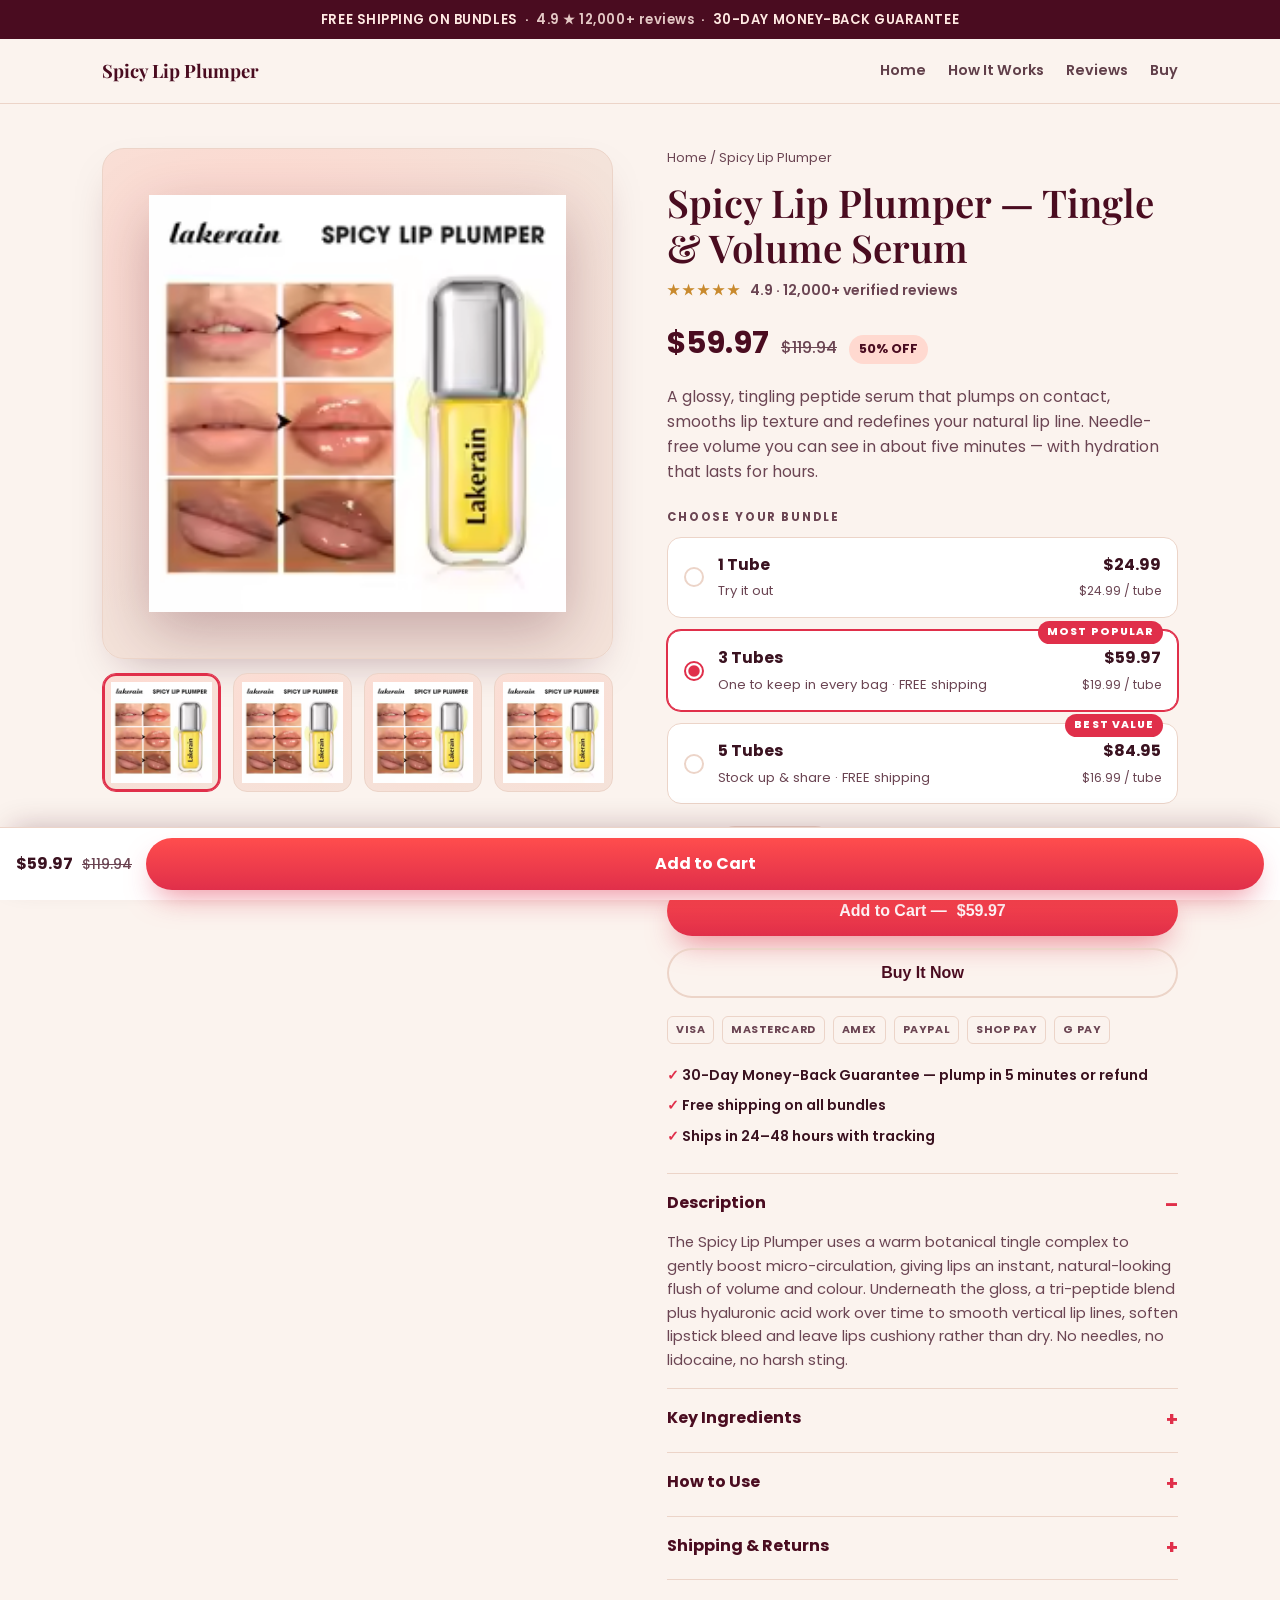
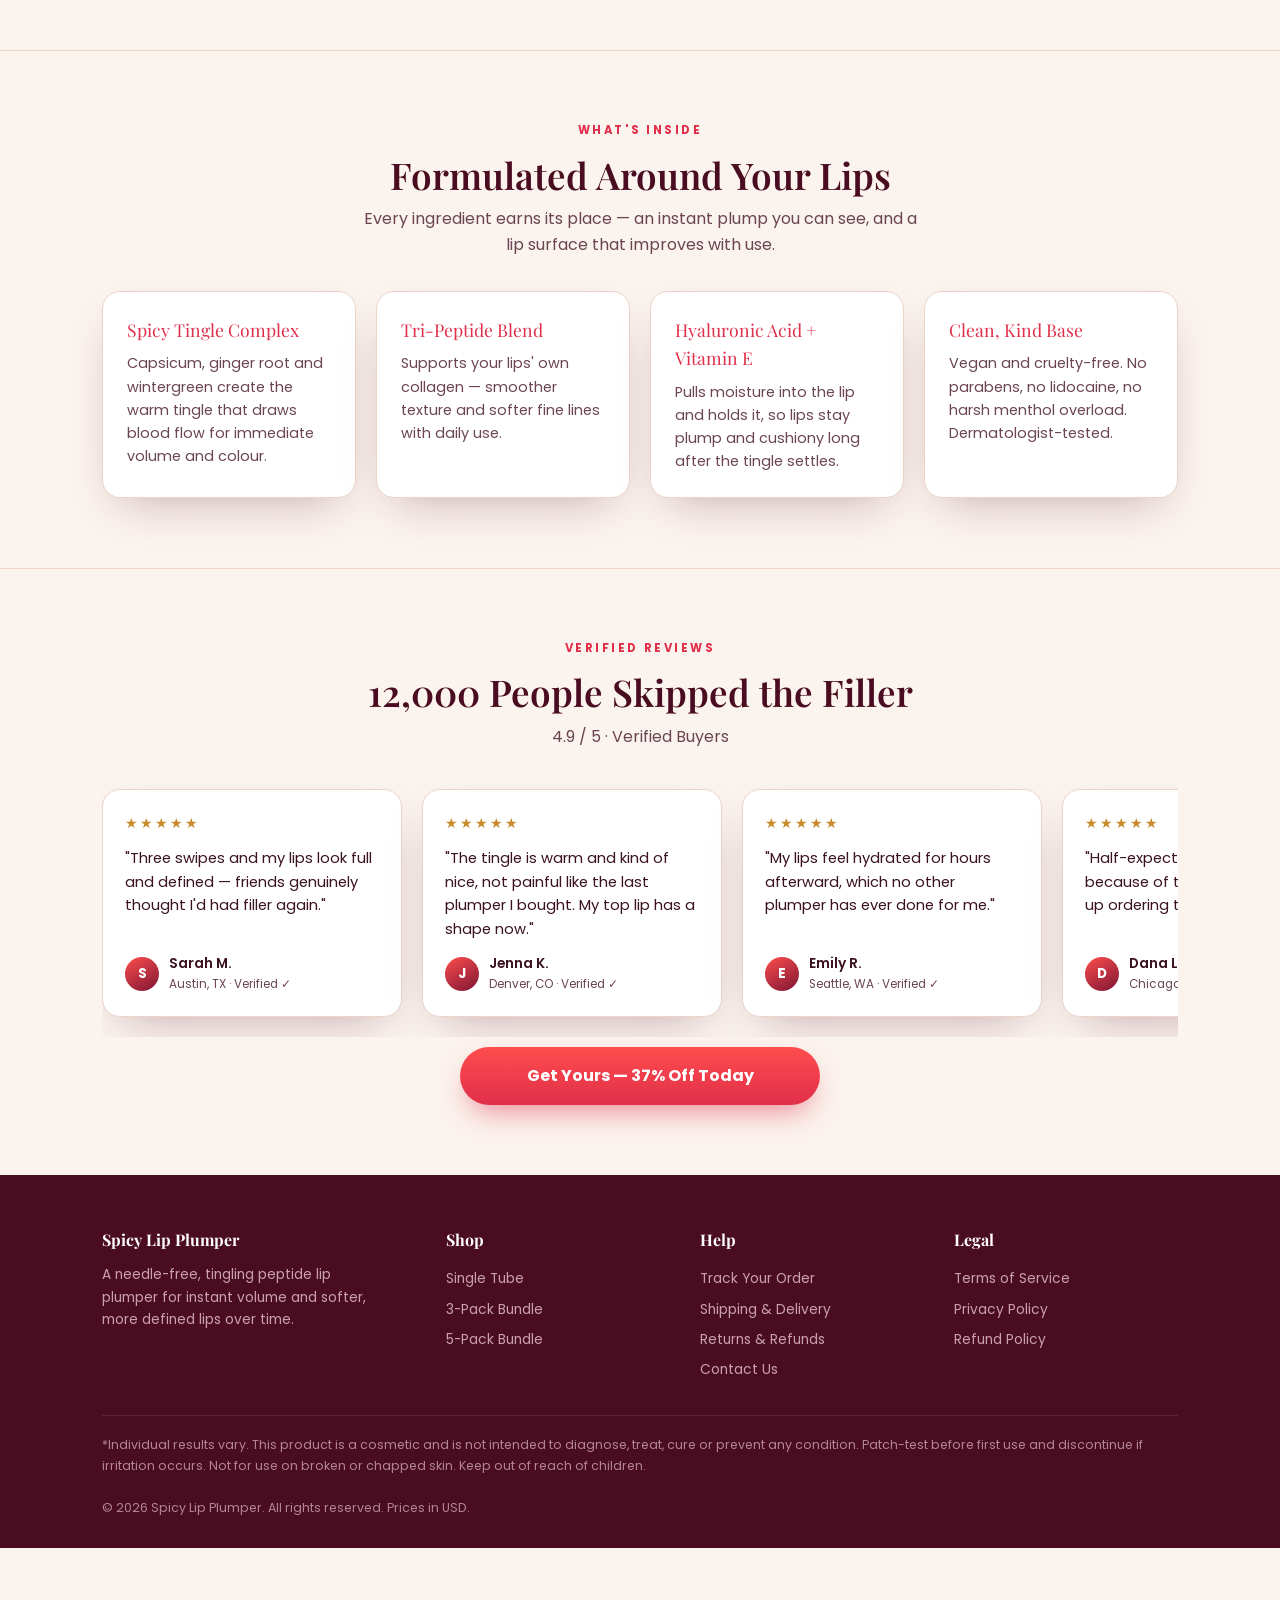
==== product.html @ 9cf7ed01 "Initial commit: one-product spicy lip plumper store - index.html: landing page, all CTAs link to pro" ====
<!DOCTYPE html>
<html lang="en">
<head>
<meta charset="UTF-8">
<meta name="viewport" content="width=device-width, initial-scale=1">
<title>Spicy Lip Plumper — Product</title>
<!--
  PRODUCT PAGE for the one-product store. Every CTA on index.html points here.
  Design system is identical to index.html. Replace product photos, price, bundle
  pricing, reviews and the "Add to Cart" wiring with your real store / Shopify data.
  The Add to Cart / Buy Now buttons are inert placeholders — point them at your
  cart or checkout URL (see the comment next to them).
-->
<style>
  @import url('https://fonts.googleapis.com/css2?family=Playfair+Display:wght@500;600;700&family=Poppins:wght@400;500;600;700&display=swap');
  :root{
    --bg:#fbf3ee;--bg-2:#f4e3da;--ink:#3a1220;--ink-soft:#6b4553;
    --wine:#7c1533;--wine-deep:#4a0c20;--coral:#ff4d4d;--coral-deep:#e02f4a;
    --blush:#ffd9d0;--gold:#c98a2e;--card:#ffffff;--line:#ecd4c8;
    --radius:18px;--shadow:0 18px 45px -20px rgba(74,12,32,.35);--maxw:1120px;
    --font:'Poppins',-apple-system,BlinkMacSystemFont,'Segoe UI',Roboto,Helvetica,Arial,sans-serif;
    --serif:'Playfair Display',Georgia,'Times New Roman',serif;
  }
  @media (prefers-color-scheme:dark){
    :root:not([data-theme="light"]){
      --bg:#1c0a12;--bg-2:#2a0f1b;--ink:#fbe9e4;--ink-soft:#d3a7b1;
      --wine:#ff6f91;--wine-deep:#ffd9d0;--card:#2b1019;--line:#472030;
      --blush:#5a2233;--shadow:0 18px 45px -20px rgba(0,0,0,.6);
    }
  }
  *{box-sizing:border-box;margin:0;padding:0}
  html{scroll-behavior:smooth}
  body{font-family:var(--font);background:var(--bg);color:var(--ink);line-height:1.6;-webkit-font-smoothing:antialiased;padding-bottom:76px}
  img{max-width:100%;display:block}
  a{color:inherit;text-decoration:none}
  .wrap{max-width:var(--maxw);margin:0 auto;padding:0 22px}
  h1,h2,h3{font-family:var(--serif);line-height:1.15;font-weight:600}
  .eyebrow{font-size:.72rem;font-weight:700;letter-spacing:.22em;text-transform:uppercase;color:var(--coral-deep);margin-bottom:14px}

  .btn{
    display:inline-flex;align-items:center;justify-content:center;gap:10px;
    background:linear-gradient(180deg,var(--coral),var(--coral-deep));color:#fff;font-weight:700;font-size:1rem;
    padding:16px 30px;border-radius:999px;border:0;cursor:pointer;width:100%;
    box-shadow:0 14px 30px -10px rgba(224,47,74,.6);transition:transform .15s ease,box-shadow .15s ease;
  }
  .btn:hover{transform:translateY(-2px);box-shadow:0 20px 38px -10px rgba(224,47,74,.7)}
  .btn.ghost{background:transparent;color:var(--wine-deep);box-shadow:inset 0 0 0 2px var(--line)}

  .announce{background:var(--wine-deep);color:#ffe9e2;font-size:.82rem;font-weight:600;letter-spacing:.04em;text-align:center;padding:9px 14px}
  .announce span{opacity:.85}

  .nav{position:sticky;top:0;z-index:50;background:color-mix(in srgb,var(--bg) 88%,transparent);backdrop-filter:blur(10px);border-bottom:1px solid var(--line)}
  .nav .wrap{display:flex;align-items:center;justify-content:space-between;height:64px}
  .logo{font-family:var(--serif);font-weight:700;font-size:1.15rem;color:var(--wine-deep)}
  .nav-links{display:flex;gap:22px;align-items:center;font-size:.9rem;font-weight:600}
  .nav-links a{opacity:.8}
  .nav-links a:hover{opacity:1}

  /* Product layout */
  .pdp{padding:44px 0 70px}
  .pdp .grid{display:grid;grid-template-columns:1fr 1fr;gap:54px;align-items:start}
  .gallery .main{
    background:radial-gradient(circle at 30% 25%,var(--blush),var(--bg-2) 70%);
    border:1px solid var(--line);border-radius:22px;overflow:hidden;aspect-ratio:1/1;
    display:flex;align-items:center;justify-content:center;box-shadow:var(--shadow);
  }
  .gallery .main img{width:82%;height:82%;object-fit:contain;filter:drop-shadow(0 20px 30px rgba(74,12,32,.28))}
  .thumbs{display:grid;grid-template-columns:repeat(4,1fr);gap:12px;margin-top:14px}
  .thumbs button{
    border:1px solid var(--line);border-radius:14px;overflow:hidden;aspect-ratio:1/1;cursor:pointer;
    background:radial-gradient(circle at 40% 30%,var(--blush),var(--bg-2));padding:8px;
  }
  .thumbs button.active{border-color:var(--coral-deep);box-shadow:0 0 0 2px var(--coral-deep) inset}
  .thumbs button img{width:100%;height:100%;object-fit:contain}

  .crumb{font-size:.8rem;color:var(--ink-soft);margin-bottom:12px}
  .pdp h1{font-size:clamp(1.7rem,3.5vw,2.4rem);color:var(--wine-deep);margin-bottom:10px}
  .rate{display:flex;align-items:center;gap:8px;font-size:.88rem;color:var(--ink-soft);font-weight:600;margin-bottom:18px}
  .rate b{color:var(--gold);letter-spacing:2px}
  .price{display:flex;align-items:baseline;gap:12px;margin-bottom:16px}
  .price .now{font-size:1.9rem;font-weight:700;color:var(--wine-deep)}
  .price .was{text-decoration:line-through;color:var(--ink-soft);font-weight:500}
  .price .off{background:var(--blush);color:var(--wine-deep);font-weight:700;font-size:.8rem;padding:4px 10px;border-radius:999px}
  .blurb{font-size:.98rem;color:var(--ink-soft);margin-bottom:24px}

  .opt-label{font-size:.72rem;font-weight:700;letter-spacing:.16em;text-transform:uppercase;color:var(--ink-soft);margin-bottom:10px}
  .bundles{display:flex;flex-direction:column;gap:12px;margin-bottom:22px}
  .bundle{
    display:flex;align-items:center;gap:14px;border:1px solid var(--line);border-radius:14px;
    padding:14px 16px;cursor:pointer;background:var(--card);position:relative;transition:border-color .15s ease;
  }
  .bundle:hover{border-color:var(--coral)}
  .bundle.active{border-color:var(--coral-deep);box-shadow:0 0 0 1px var(--coral-deep)}
  .bundle .dot{width:20px;height:20px;border-radius:50%;border:2px solid var(--line);flex:0 0 auto}
  .bundle.active .dot{border-color:var(--coral-deep);background:radial-gradient(circle,var(--coral-deep) 0 45%,transparent 55%)}
  .bundle .bt{font-weight:700;font-size:.98rem}
  .bundle .bs{font-size:.82rem;color:var(--ink-soft)}
  .bundle .bp{margin-left:auto;text-align:right}
  .bundle .bp .p{font-weight:700}
  .bundle .bp .u{font-size:.76rem;color:var(--ink-soft)}
  .tag{
    position:absolute;top:-10px;right:14px;background:var(--coral-deep);color:#fff;
    font-size:.66rem;font-weight:800;letter-spacing:.1em;padding:3px 9px;border-radius:999px;
  }

  .qty{display:flex;align-items:center;gap:14px;margin-bottom:16px}
  .stepper{display:flex;align-items:center;border:1px solid var(--line);border-radius:999px;overflow:hidden}
  .stepper button{width:42px;height:42px;border:0;background:transparent;font-size:1.2rem;cursor:pointer;color:var(--ink)}
  .stepper span{width:38px;text-align:center;font-weight:700}

  .buy-actions{display:flex;flex-direction:column;gap:12px;margin-bottom:18px}
  .pay-row{display:flex;flex-wrap:wrap;gap:8px;margin-bottom:20px}
  .pay-row span{font-size:.68rem;font-weight:700;letter-spacing:.05em;color:var(--ink-soft);border:1px solid var(--line);border-radius:6px;padding:4px 8px}
  .assur{display:flex;flex-direction:column;gap:8px;font-size:.88rem;font-weight:600}
  .assur div::before{content:"✓ ";color:var(--coral-deep);font-weight:800}

  .acc{margin-top:26px}
  .acc details{border-top:1px solid var(--line);padding:16px 0}
  .acc details:last-child{border-bottom:1px solid var(--line)}
  .acc summary{font-weight:700;cursor:pointer;list-style:none;display:flex;justify-content:space-between;color:var(--wine-deep)}
  .acc summary::-webkit-details-marker{display:none}
  .acc summary::after{content:"+";color:var(--coral-deep);font-size:1.2rem}
  .acc details[open] summary::after{content:"–"}
  .acc p{margin-top:10px;color:var(--ink-soft);font-size:.92rem}
  .acc ul{margin:10px 0 0 18px;color:var(--ink-soft);font-size:.92rem}

  .band{padding:70px 0;border-top:1px solid var(--line)}
  .band h2{font-size:clamp(1.6rem,3.5vw,2.3rem);color:var(--wine-deep);text-align:center;margin-bottom:10px}
  .band .sub{text-align:center;color:var(--ink-soft);max-width:560px;margin:0 auto 34px}
  .grid-4{display:grid;grid-template-columns:repeat(4,1fr);gap:20px}
  .scard{background:var(--card);border:1px solid var(--line);border-radius:var(--radius);padding:24px;box-shadow:var(--shadow)}
  .scard .h{font-family:var(--serif);font-size:1.1rem;color:var(--coral-deep);margin-bottom:8px}
  .scard p{font-size:.9rem;color:var(--ink-soft)}

  .rtrack{display:flex;gap:20px;overflow-x:auto;padding:6px 2px 20px;scroll-snap-type:x mandatory}
  .rtrack::-webkit-scrollbar{height:8px}
  .rtrack::-webkit-scrollbar-thumb{background:var(--line);border-radius:999px}
  .rcard{scroll-snap-align:start;flex:0 0 300px;background:var(--card);border:1px solid var(--line);border-radius:var(--radius);padding:22px;box-shadow:var(--shadow);display:flex;flex-direction:column;gap:12px}
  .rcard .rs{color:var(--gold);letter-spacing:2px;font-size:.9rem}
  .rcard .rt{font-size:.92rem}
  .rcard .ru{display:flex;align-items:center;gap:10px;margin-top:auto}
  .rcard .av{width:34px;height:34px;border-radius:50%;background:linear-gradient(150deg,var(--coral),var(--wine));color:#fff;display:flex;align-items:center;justify-content:center;font-weight:700;font-size:.85rem}
  .rcard .rn{font-weight:600;font-size:.86rem}
  .rcard .rl{font-size:.74rem;color:var(--ink-soft)}

  /* Sticky mobile buy bar */
  .stickybar{
    position:fixed;left:0;right:0;bottom:0;z-index:60;background:var(--card);
    border-top:1px solid var(--line);padding:10px 16px;display:flex;align-items:center;gap:14px;
    box-shadow:0 -10px 30px -12px rgba(74,12,32,.3);
  }
  .stickybar .sp{font-weight:700;white-space:nowrap}
  .stickybar .sp s{color:var(--ink-soft);font-weight:500;margin-left:6px;font-size:.85rem}
  .stickybar .btn{width:auto;flex:1;padding:13px 22px}

  footer{background:var(--wine-deep);color:#e9c7cf;padding:52px 0 30px;font-size:.86rem}
  footer .cols{display:grid;grid-template-columns:1.4fr 1fr 1fr 1fr;gap:30px;margin-bottom:30px}
  footer h4{font-family:var(--serif);color:#fff;margin-bottom:12px;font-size:1rem}
  footer a{display:block;padding:4px 0;opacity:.8}
  footer a:hover{opacity:1}
  footer .fine{border-top:1px solid rgba(255,255,255,.15);padding-top:18px;opacity:.65;font-size:.78rem;line-height:1.7}

  @media (max-width:900px){
    .pdp .grid{grid-template-columns:1fr;gap:34px}
    .grid-4{grid-template-columns:1fr 1fr}
    footer .cols{grid-template-columns:1fr 1fr}
  }
  @media (max-width:560px){
    .grid-4,footer .cols{grid-template-columns:1fr}
    .nav-links a.hide-sm{display:none}
  }
</style>
</head>
<body>

<div class="announce">FREE SHIPPING ON BUNDLES &nbsp;·&nbsp; <span>4.9 ★ 12,000+ reviews</span> &nbsp;·&nbsp; 30-DAY MONEY-BACK GUARANTEE</div>

<div class="nav">
  <div class="wrap">
    <a href="index.html" class="logo">Spicy Lip Plumper</a>
    <div class="nav-links">
      <a href="index.html" class="hide-sm">Home</a>
      <a href="index.html#how" class="hide-sm">How It Works</a>
      <a href="#reviews">Reviews</a>
      <a href="#buybox">Buy</a>
    </div>
  </div>
</div>

<!-- ============ PRODUCT ============ -->
<section class="pdp">
  <div class="wrap">
    <div class="grid">
      <!-- Gallery -->
      <div class="gallery">
        <div class="main"><img id="mainImg" src="[data-uri]" alt="Spicy lip plumper serum"></div>
        <div class="thumbs">
          <button class="active"><img src="[data-uri]" alt="View 1"></button>
          <button><img src="[data-uri]" alt="View 2"></button>
          <button><img src="[data-uri]" alt="View 3"></button>
          <button><img src="[data-uri]" alt="View 4"></button>
        </div>
      </div>

      <!-- Buy box -->
      <div id="buybox">
        <div class="crumb">Home / Spicy Lip Plumper</div>
        <h1>Spicy Lip Plumper — Tingle &amp; Volume Serum</h1>
        <div class="rate"><b>★★★★★</b> 4.9 · 12,000+ verified reviews</div>
        <div class="price">
          <span class="now" id="priceNow">$24.99</span>
          <span class="was" id="priceWas">$39.98</span>
          <span class="off" id="priceOff">37% OFF</span>
        </div>
        <p class="blurb">A glossy, tingling peptide serum that plumps on contact, smooths lip texture and redefines your natural lip line. Needle-free volume you can see in about five minutes — with hydration that lasts for hours.</p>

        <div class="opt-label">Choose your bundle</div>
        <div class="bundles" id="bundles">
          <label class="bundle" data-now="24.99" data-was="39.98" data-off="37% OFF" data-unit="">
            <span class="dot"></span>
            <span><span class="bt">1 Tube</span><br><span class="bs">Try it out</span></span>
            <span class="bp"><span class="p">$24.99</span><br><span class="u">$24.99 / tube</span></span>
          </label>
          <label class="bundle active" data-now="59.97" data-was="119.94" data-off="50% OFF" data-unit="$19.99 / tube">
            <span class="tag">MOST POPULAR</span>
            <span class="dot"></span>
            <span><span class="bt">3 Tubes</span><br><span class="bs">One to keep in every bag · FREE shipping</span></span>
            <span class="bp"><span class="p">$59.97</span><br><span class="u">$19.99 / tube</span></span>
          </label>
          <label class="bundle" data-now="84.95" data-was="199.90" data-off="57% OFF" data-unit="$16.99 / tube">
            <span class="tag">BEST VALUE</span>
            <span class="dot"></span>
            <span><span class="bt">5 Tubes</span><br><span class="bs">Stock up &amp; share · FREE shipping</span></span>
            <span class="bp"><span class="p">$84.95</span><br><span class="u">$16.99 / tube</span></span>
          </label>
        </div>

        <div class="qty">
          <span class="opt-label" style="margin:0">Qty</span>
          <div class="stepper">
            <button type="button" id="qtyMinus" aria-label="Decrease">−</button>
            <span id="qtyVal">1</span>
            <button type="button" id="qtyPlus" aria-label="Increase">+</button>
          </div>
        </div>

        <!-- Wire these to your cart / Shopify checkout URL -->
        <div class="buy-actions">
          <button class="btn" id="addToCart">Add to Cart — <span id="btnPrice">$59.97</span></button>
          <button class="btn ghost" id="buyNow">Buy It Now</button>
        </div>
        <div class="pay-row">
          <span>VISA</span><span>MASTERCARD</span><span>AMEX</span><span>PAYPAL</span><span>SHOP PAY</span><span>G PAY</span>
        </div>
        <div class="assur">
          <div>30-Day Money-Back Guarantee — plump in 5 minutes or refund</div>
          <div>Free shipping on all bundles</div>
          <div>Ships in 24–48 hours with tracking</div>
        </div>

        <div class="acc">
          <details open>
            <summary>Description</summary>
            <p>The Spicy Lip Plumper uses a warm botanical tingle complex to gently boost micro-circulation, giving lips an instant, natural-looking flush of volume and colour. Underneath the gloss, a tri-peptide blend plus hyaluronic acid work over time to smooth vertical lip lines, soften lipstick bleed and leave lips cushiony rather than dry. No needles, no lidocaine, no harsh sting.</p>
          </details>
          <details>
            <summary>Key Ingredients</summary>
            <ul>
              <li><b>Spicy Tingle Complex</b> (capsicum, ginger root, wintergreen) — the warmth that draws blood flow for instant plump</li>
              <li><b>Tri-Peptide Blend</b> — supports natural collagen for smoother texture with daily use</li>
              <li><b>Hyaluronic Acid + Vitamin E</b> — pulls in moisture and holds it, so the plump feels cushioned</li>
              <li>Vegan · cruelty-free · no parabens · dermatologist-tested</li>
            </ul>
          </details>
          <details>
            <summary>How to Use</summary>
            <p>Sweep one thin layer over clean lips. Expect a warm tingle within 60 seconds and visible plump in about 5 minutes. Wear alone as a gloss, as a base under lip liner and lipstick, or dab over the top for extra shine. Reapply through the day as needed. Patch-test before first use.</p>
          </details>
          <details>
            <summary>Shipping &amp; Returns</summary>
            <p>Orders are processed within 24–48 hours. Delivery is typically 5–9 business days with tracking emailed on dispatch. Bundles ship free. Not happy? Contact us within 30 days for a full refund — no need to return the tube.</p>
          </details>
        </div>
      </div>
    </div>
  </div>
</section>

<!-- ============ WHAT'S INSIDE ============ -->
<section class="band">
  <div class="wrap">
    <div class="eyebrow" style="text-align:center">What's Inside</div>
    <h2>Formulated Around Your Lips</h2>
    <p class="sub">Every ingredient earns its place — an instant plump you can see, and a lip surface that improves with use.</p>
    <div class="grid-4">
      <div class="scard"><div class="h">Spicy Tingle Complex</div><p>Capsicum, ginger root and wintergreen create the warm tingle that draws blood flow for immediate volume and colour.</p></div>
      <div class="scard"><div class="h">Tri-Peptide Blend</div><p>Supports your lips' own collagen — smoother texture and softer fine lines with daily use.</p></div>
      <div class="scard"><div class="h">Hyaluronic Acid + Vitamin E</div><p>Pulls moisture into the lip and holds it, so lips stay plump and cushiony long after the tingle settles.</p></div>
      <div class="scard"><div class="h">Clean, Kind Base</div><p>Vegan and cruelty-free. No parabens, no lidocaine, no harsh menthol overload. Dermatologist-tested.</p></div>
    </div>
  </div>
</section>

<!-- ============ REVIEWS ============ -->
<section class="band" id="reviews" style="border-top:1px solid var(--line)">
  <div class="wrap">
    <div class="eyebrow" style="text-align:center">Verified Reviews</div>
    <h2>12,000 People Skipped the Filler</h2>
    <p class="sub">4.9 / 5 · Verified Buyers</p>
    <!-- SAMPLE reviews — replace with real, verifiable customer reviews before selling -->
    <div class="rtrack">
      <div class="rcard"><div class="rs">★★★★★</div><div class="rt">"Three swipes and my lips look full and defined — friends genuinely thought I'd had filler again."</div><div class="ru"><div class="av">S</div><div><div class="rn">Sarah M.</div><div class="rl">Austin, TX · Verified ✓</div></div></div></div>
      <div class="rcard"><div class="rs">★★★★★</div><div class="rt">"The tingle is warm and kind of nice, not painful like the last plumper I bought. My top lip has a shape now."</div><div class="ru"><div class="av">J</div><div><div class="rn">Jenna K.</div><div class="rl">Denver, CO · Verified ✓</div></div></div></div>
      <div class="rcard"><div class="rs">★★★★★</div><div class="rt">"My lips feel hydrated for hours afterward, which no other plumper has ever done for me."</div><div class="ru"><div class="av">E</div><div><div class="rn">Emily R.</div><div class="rl">Seattle, WA · Verified ✓</div></div></div></div>
      <div class="rcard"><div class="rs">★★★★★</div><div class="rt">"Half-expected to return it because of the guarantee. Ended up ordering the 3-pack instead."</div><div class="ru"><div class="av">D</div><div><div class="rn">Dana L.</div><div class="rl">Chicago, IL · Verified ✓</div></div></div></div>
      <div class="rcard"><div class="rs">★★★★★</div><div class="rt">"A few weeks of using this every morning and my lipstick has basically stopped bleeding into the lines."</div><div class="ru"><div class="av">M</div><div><div class="rn">Maria T.</div><div class="rl">Miami, FL · Verified ✓</div></div></div></div>
      <div class="rcard"><div class="rs">★★★★★</div><div class="rt">"41 and my lips had thinned out. This gave me back the fullness I had in my 20s, no appointment needed."</div><div class="ru"><div class="av">C</div><div><div class="rn">Chris P.</div><div class="rl">Portland, OR · Verified ✓</div></div></div></div>
    </div>
    <div style="max-width:360px;margin:10px auto 0"><a href="#buybox" class="btn">Get Yours — 37% Off Today</a></div>
  </div>
</section>

<!-- ============ FOOTER ============ -->
<footer>
  <div class="wrap">
    <div class="cols">
      <div>
        <h4>Spicy Lip Plumper</h4>
        <p style="opacity:.8;max-width:280px">A needle-free, tingling peptide lip plumper for instant volume and softer, more defined lips over time.</p>
      </div>
      <div>
        <h4>Shop</h4>
        <a href="#buybox">Single Tube</a>
        <a href="#buybox">3-Pack Bundle</a>
        <a href="#buybox">5-Pack Bundle</a>
      </div>
      <div>
        <h4>Help</h4>
        <a href="#">Track Your Order</a>
        <a href="#">Shipping &amp; Delivery</a>
        <a href="#">Returns &amp; Refunds</a>
        <a href="#">Contact Us</a>
      </div>
      <div>
        <h4>Legal</h4>
        <a href="#">Terms of Service</a>
        <a href="#">Privacy Policy</a>
        <a href="#">Refund Policy</a>
      </div>
    </div>
    <div class="fine">
      *Individual results vary. This product is a cosmetic and is not intended to diagnose, treat, cure or prevent any condition. Patch-test before first use and discontinue if irritation occurs. Not for use on broken or chapped skin. Keep out of reach of children.<br><br>
      © 2026 Spicy Lip Plumper. All rights reserved. Prices in USD.
    </div>
  </div>
</footer>

<!-- ============ STICKY MOBILE BUY BAR ============ -->
<div class="stickybar">
  <div class="sp" id="stickyPrice">$59.97 <s>$119.94</s></div>
  <a href="#buybox" class="btn" id="stickyCta">Add to Cart</a>
</div>

<script>
  var bundles = document.querySelectorAll('#bundles .bundle');
  var qty = 1;
  var qtyVal = document.getElementById('qtyVal');
  var priceNow = document.getElementById('priceNow');
  var priceWas = document.getElementById('priceWas');
  var priceOff = document.getElementById('priceOff');
  var btnPrice = document.getElementById('btnPrice');
  var stickyPrice = document.getElementById('stickyPrice');

  function selected(){ return document.querySelector('#bundles .bundle.active'); }
  function money(n){ return '$' + n.toFixed(2); }

  function render(){
    var b = selected();
    var unit = parseFloat(b.dataset.now);
    var was = parseFloat(b.dataset.was);
    var total = unit * qty;
    priceNow.textContent = money(unit);
    priceWas.textContent = money(was);
    priceOff.textContent = b.dataset.off;
    btnPrice.textContent = money(total);
    stickyPrice.innerHTML = money(total) + ' <s>' + money(was * qty) + '</s>';
    qtyVal.textContent = qty;
  }

  bundles.forEach(function(b){
    b.addEventListener('click', function(){
      bundles.forEach(function(x){ x.classList.remove('active'); });
      b.classList.add('active');
      render();
    });
  });
  document.getElementById('qtyMinus').addEventListener('click', function(){ if(qty>1){ qty--; render(); } });
  document.getElementById('qtyPlus').addEventListener('click', function(){ if(qty<10){ qty++; render(); } });

  // TODO: point these at your real cart / Shopify checkout.
  // e.g. window.location.href = 'https://your-store.myshopify.com/cart/VARIANT_ID:' + qty;
  function checkout(){ alert('Connect this button to your checkout / Shopify product URL.'); }
  document.getElementById('addToCart').addEventListener('click', checkout);
  document.getElementById('buyNow').addEventListener('click', checkout);
  document.getElementById('stickyCta').addEventListener('click', function(e){
    if (window.innerWidth > 560) { /* let it scroll on desktop */ }
  });

  render();
</script>
</body>
</html>
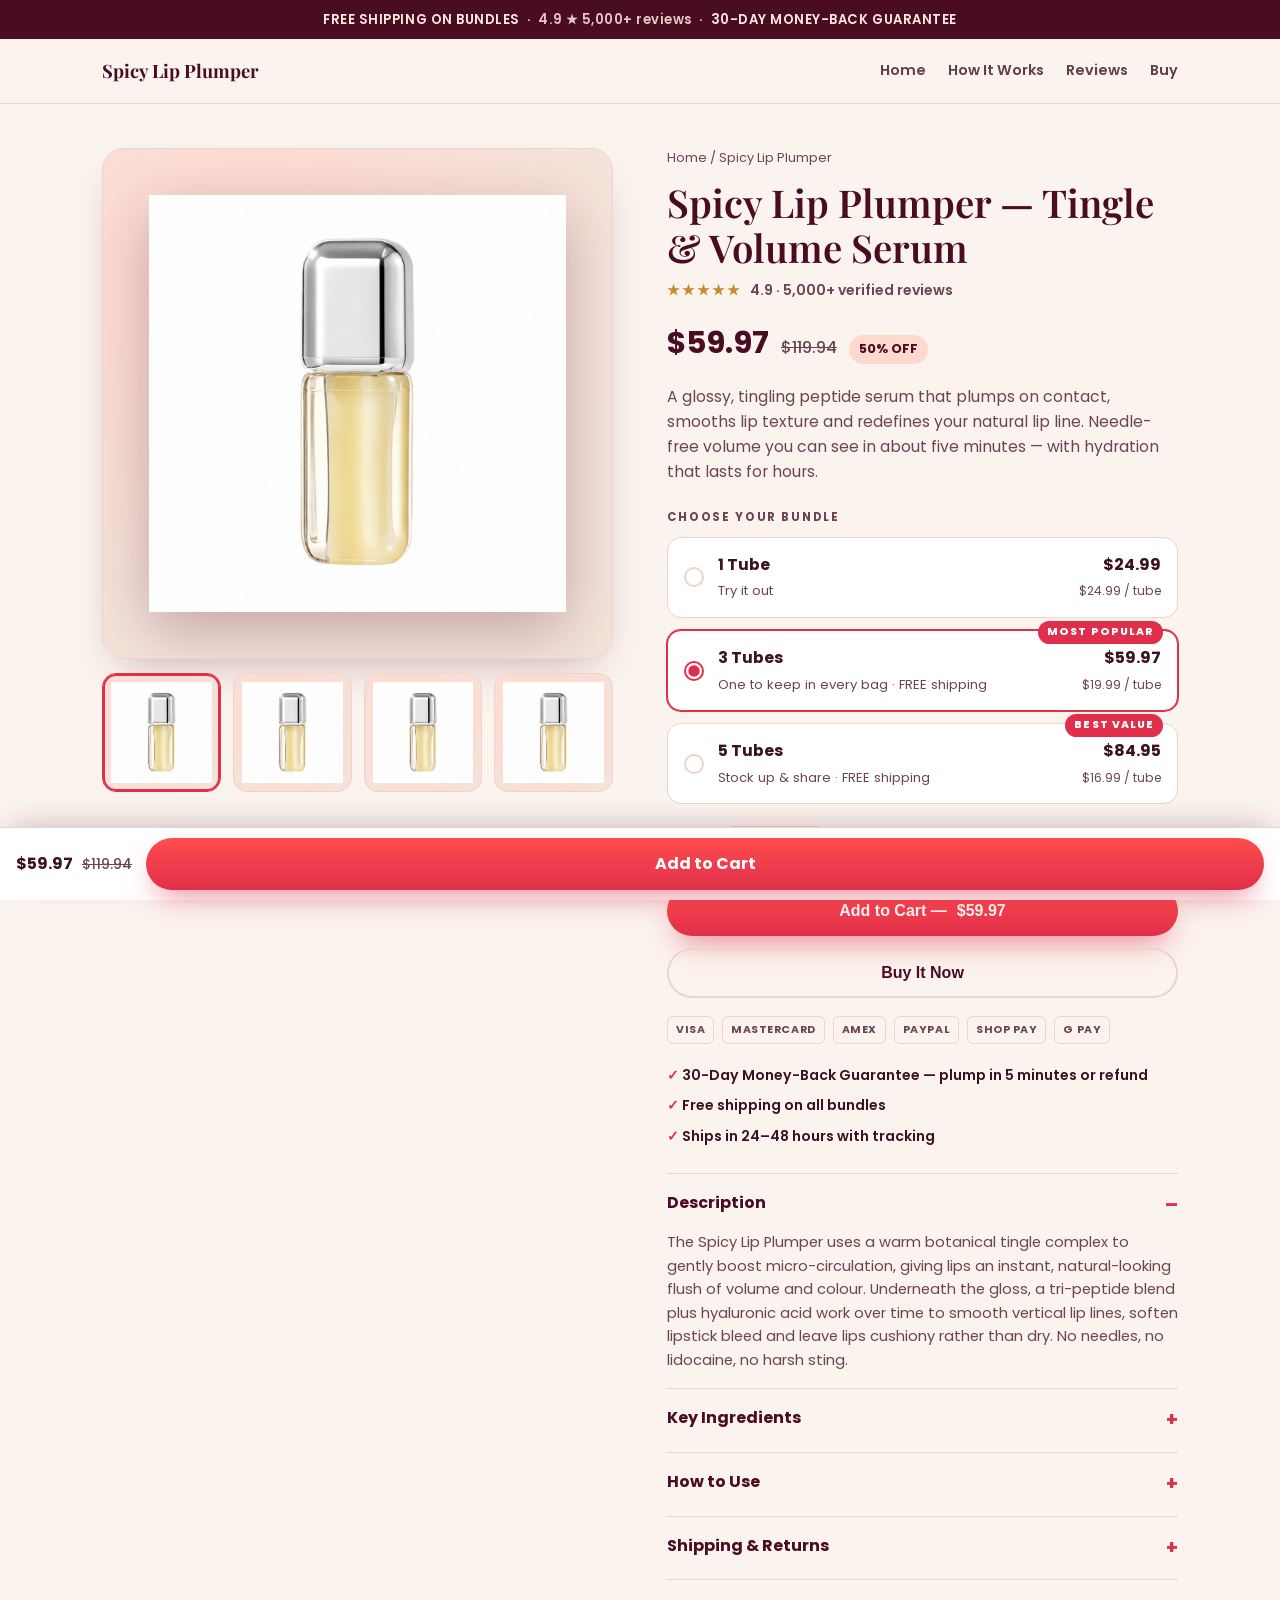
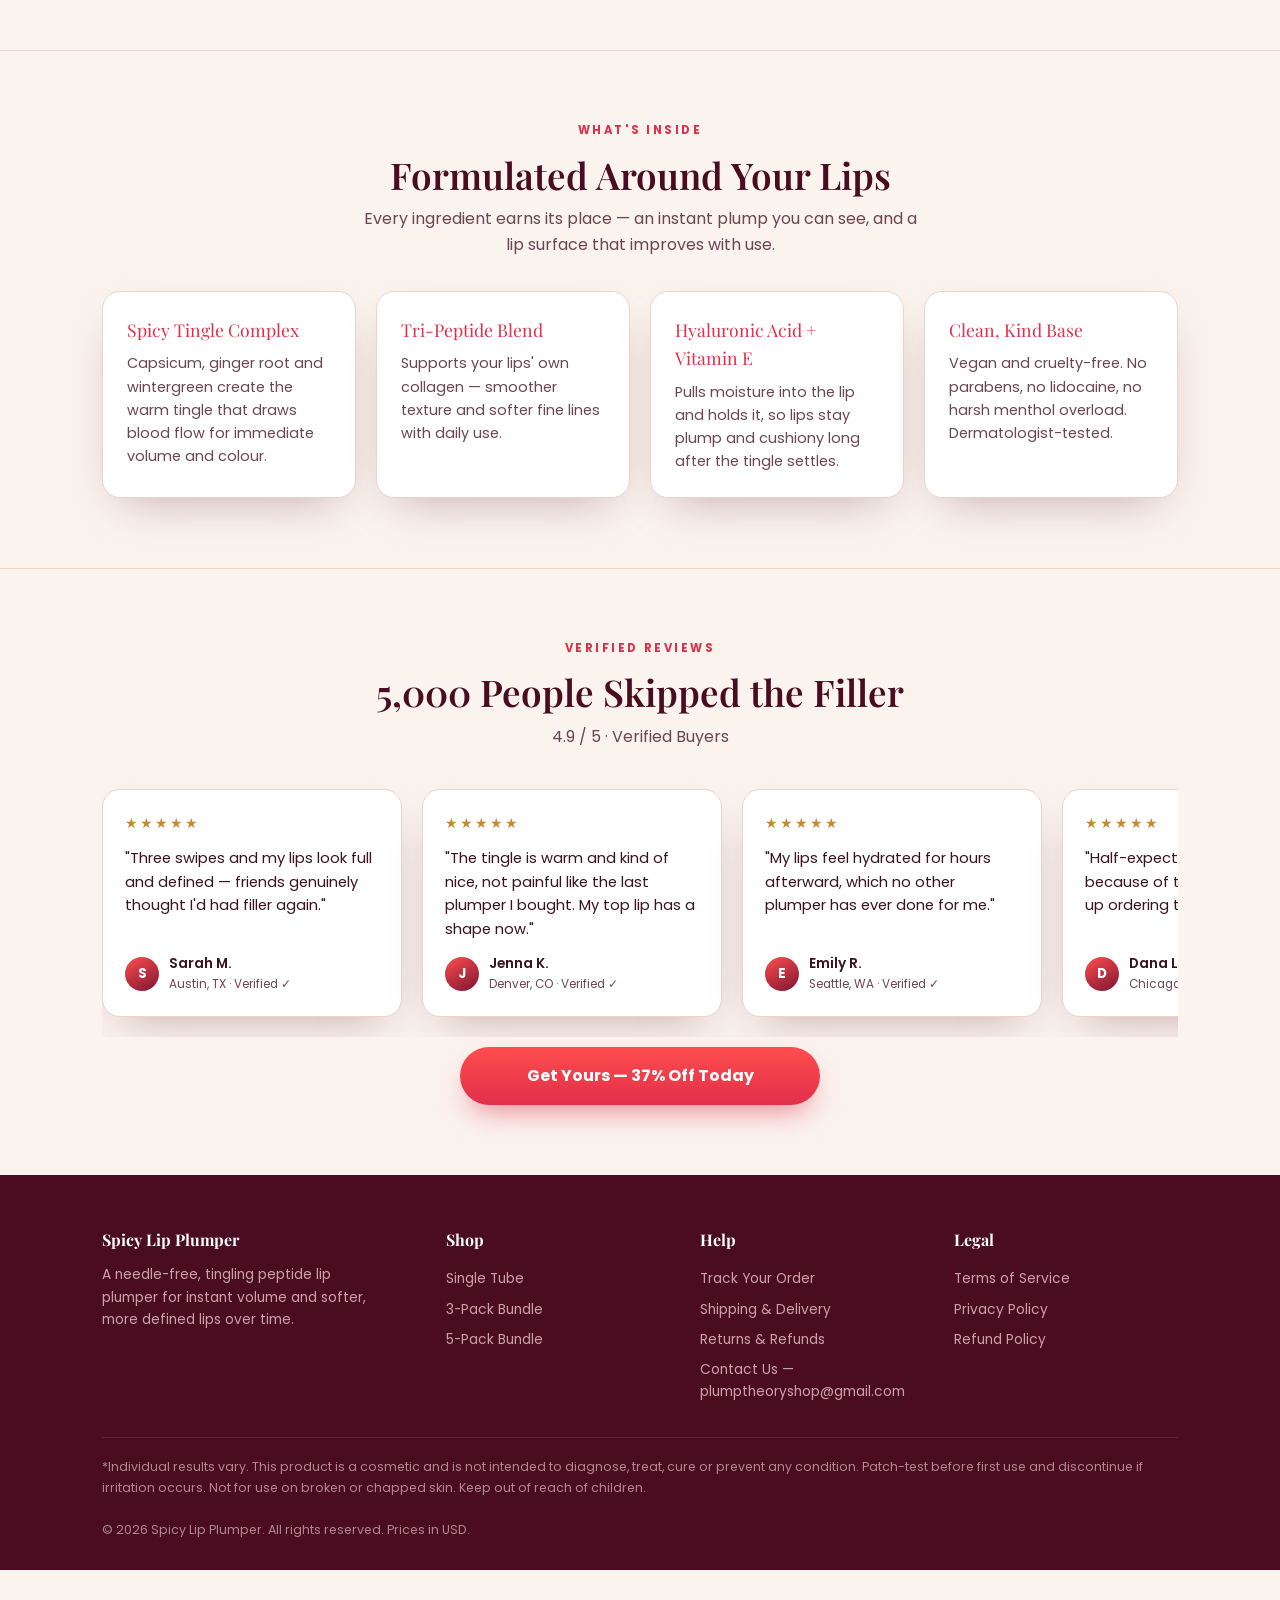
==== commit 636a4f7c: "Reviews 5,000+; CTAs to product; contact email; 5 product images; remove placeholder" ====
--- a/product.html
+++ b/product.html
@@ -173,7 +173,7 @@
 </head>
 <body>
 
-<div class="announce">FREE SHIPPING ON BUNDLES &nbsp;·&nbsp; <span>4.9 ★ 12,000+ reviews</span> &nbsp;·&nbsp; 30-DAY MONEY-BACK GUARANTEE</div>
+<div class="announce">FREE SHIPPING ON BUNDLES &nbsp;·&nbsp; <span>4.9 ★ 5,000+ reviews</span> &nbsp;·&nbsp; 30-DAY MONEY-BACK GUARANTEE</div>
 
 <div class="nav">
   <div class="wrap">
@@ -193,12 +193,12 @@
     <div class="grid">
       <!-- Gallery -->
       <div class="gallery">
-        <div class="main"><img id="mainImg" src="[data-uri]" alt="Spicy lip plumper serum"></div>
+        <div class="main"><img id="mainImg" src="[data-uri]" alt="Spicy lip plumper serum"></div>
         <div class="thumbs">
-          <button class="active"><img src="[data-uri]" alt="View 1"></button>
-          <button><img src="[data-uri]" alt="View 2"></button>
-          <button><img src="[data-uri]" alt="View 3"></button>
-          <button><img src="[data-uri]" alt="View 4"></button>
+          <button class="active"><img src="[data-uri]" alt="View 1"></button>
+          <button><img src="[data-uri]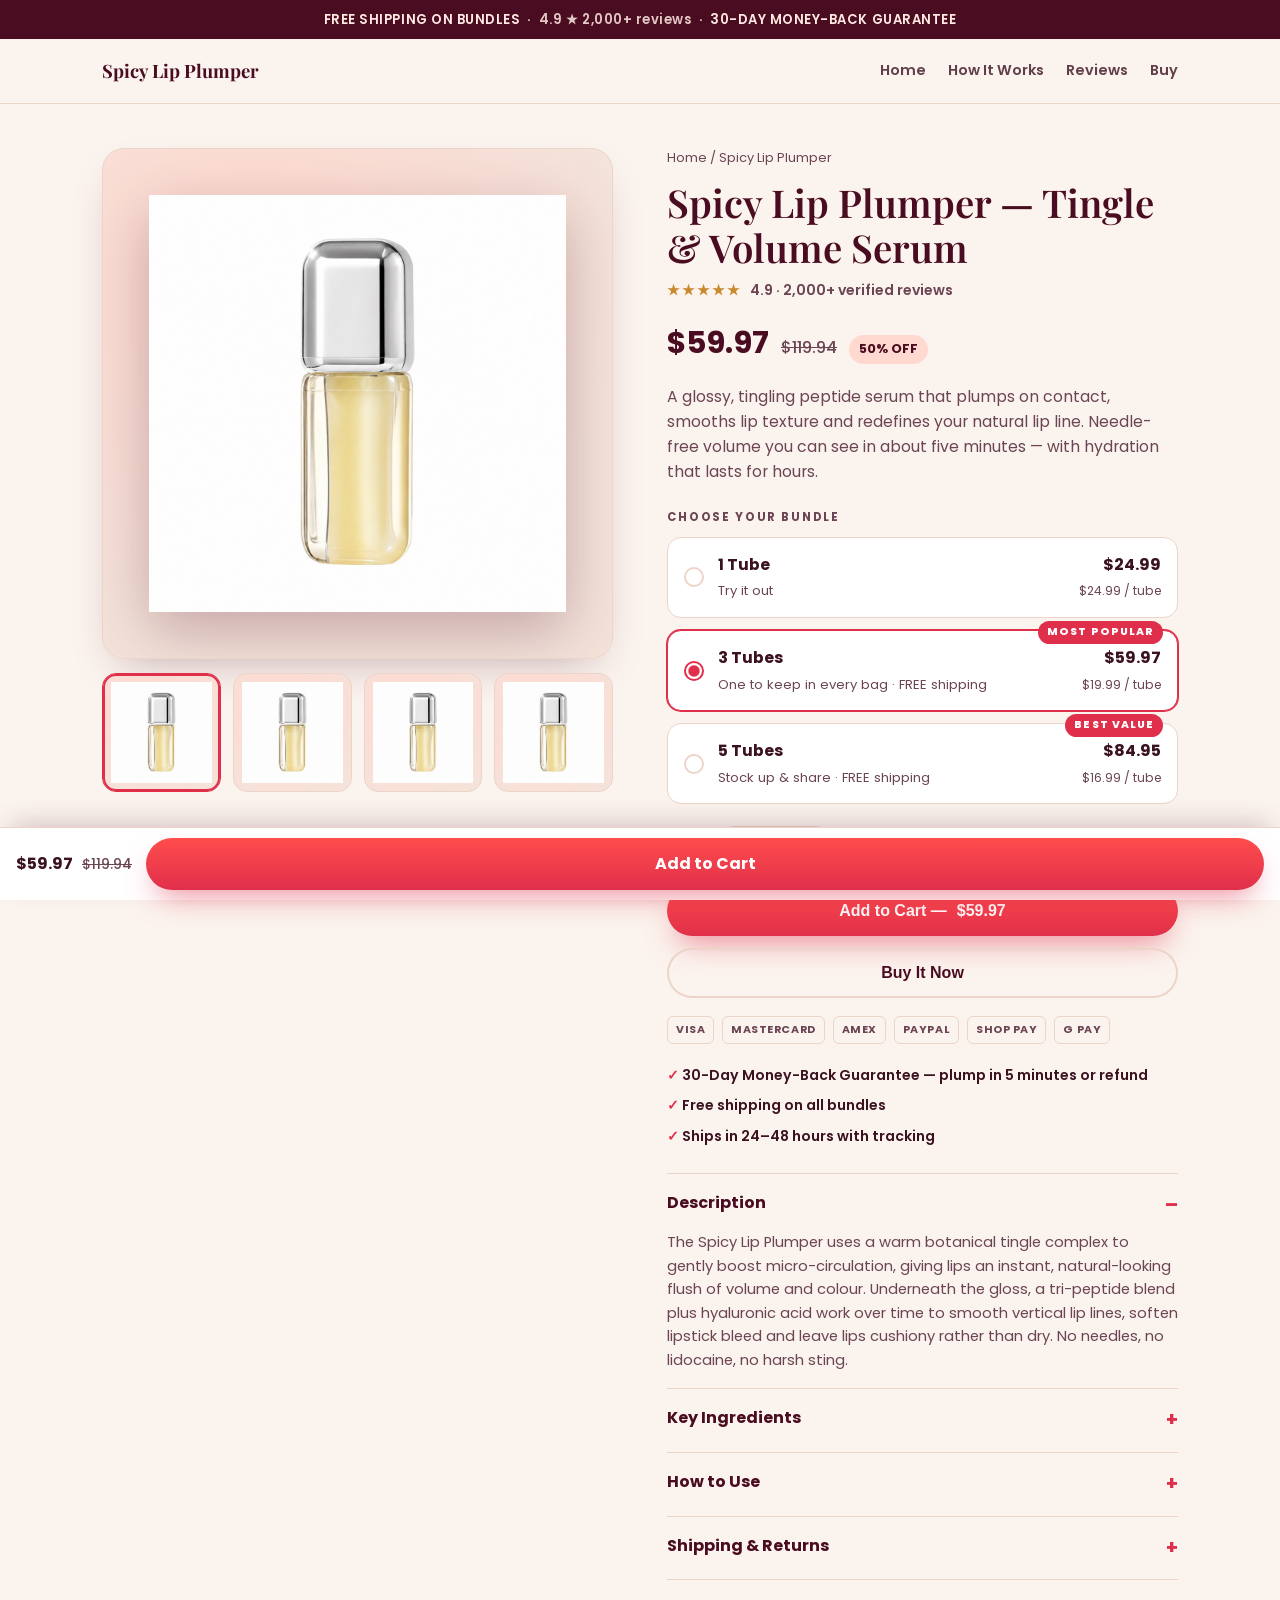
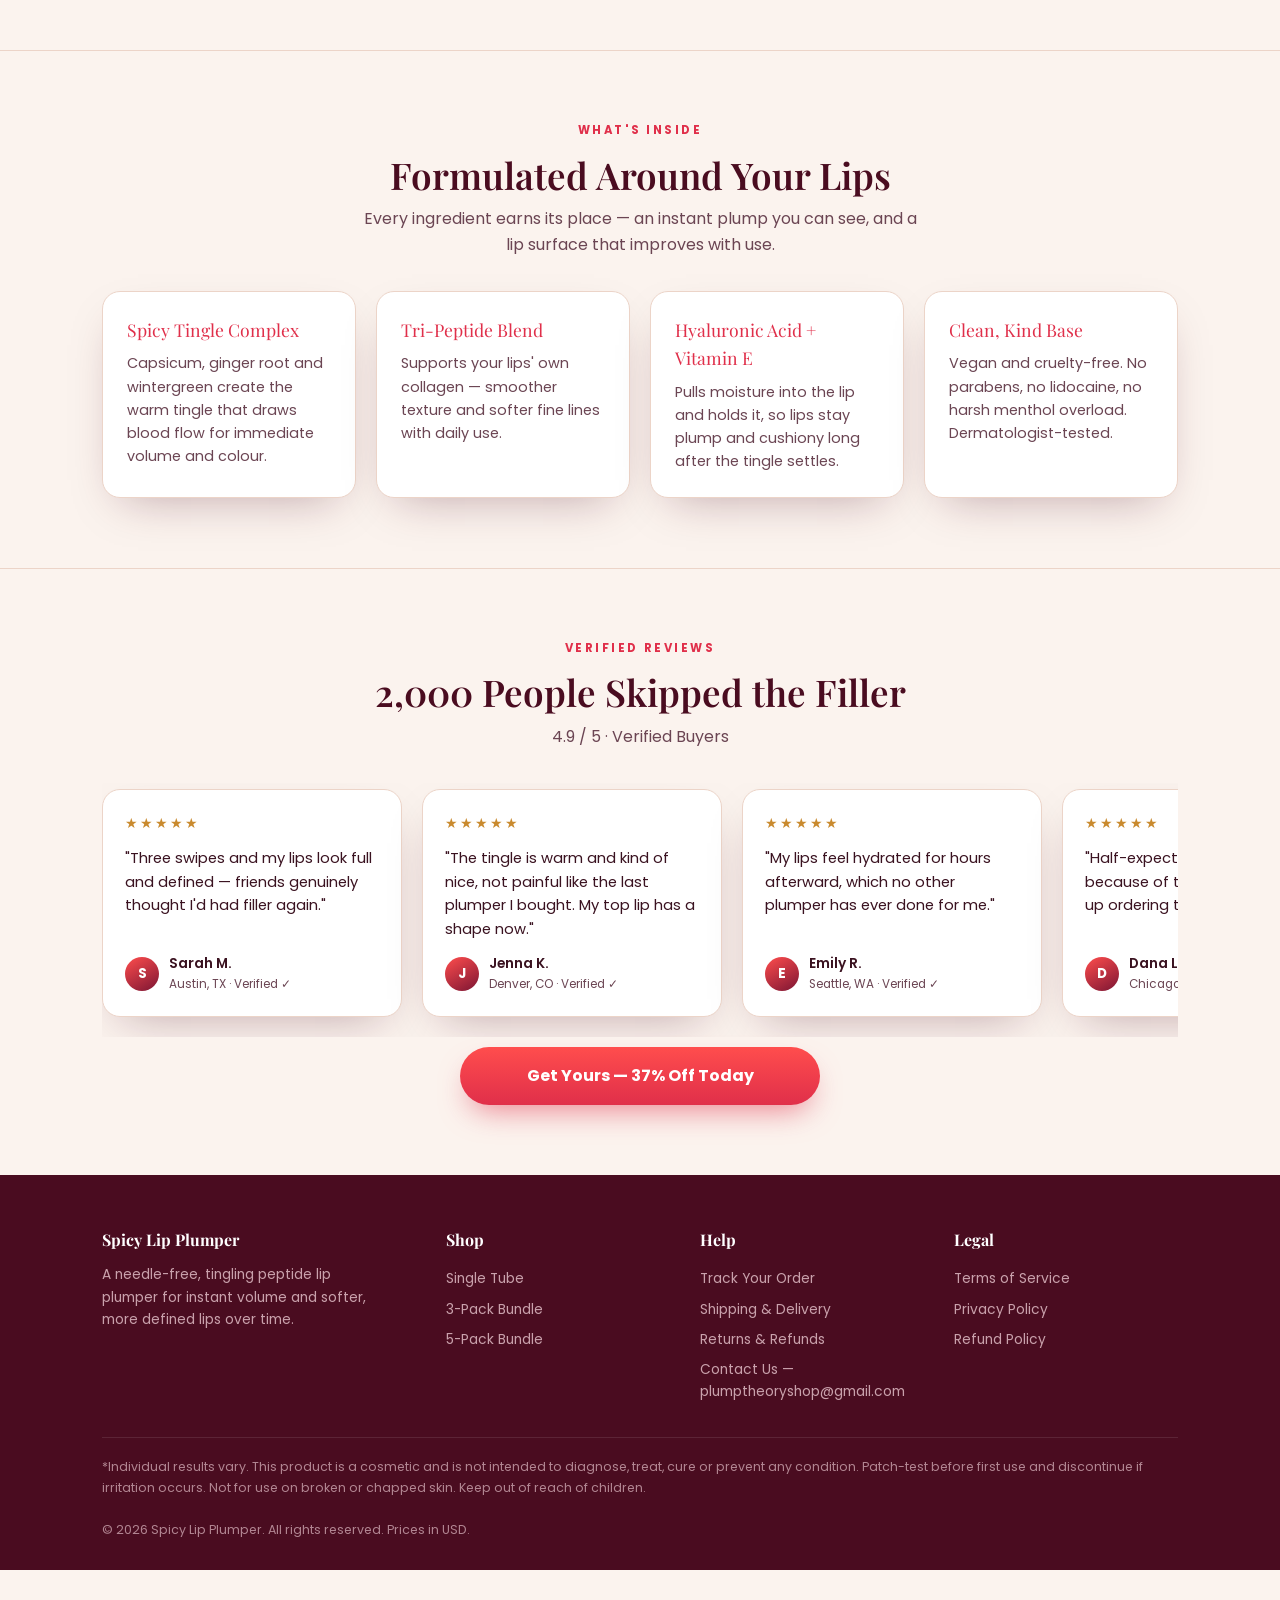
==== commit 2c8b9985: "Reviews 2,000+" ====
--- a/product.html
+++ b/product.html
@@ -173,7 +173,7 @@
 </head>
 <body>
 
-<div class="announce">FREE SHIPPING ON BUNDLES &nbsp;·&nbsp; <span>4.9 ★ 5,000+ reviews</span> &nbsp;·&nbsp; 30-DAY MONEY-BACK GUARANTEE</div>
+<div class="announce">FREE SHIPPING ON BUNDLES &nbsp;·&nbsp; <span>4.9 ★ 2,000+ reviews</span> &nbsp;·&nbsp; 30-DAY MONEY-BACK GUARANTEE</div>
 
 <div class="nav">
   <div class="wrap">
@@ -206,7 +206,7 @@
       <div id="buybox">
         <div class="crumb">Home / Spicy Lip Plumper</div>
         <h1>Spicy Lip Plumper — Tingle &amp; Volume Serum</h1>
-        <div class="rate"><b>★★★★★</b> 4.9 · 5,000+ verified reviews</div>
+        <div class="rate"><b>★★★★★</b> 4.9 · 2,000+ verified reviews</div>
         <div class="price">
           <span class="now" id="priceNow">$24.99</span>
           <span class="was" id="priceWas">$39.98</span>
@@ -305,7 +305,7 @@
 <section class="band" id="reviews" style="border-top:1px solid var(--line)">
   <div class="wrap">
     <div class="eyebrow" style="text-align:center">Verified Reviews</div>
-    <h2>5,000 People Skipped the Filler</h2>
+    <h2>2,000 People Skipped the Filler</h2>
     <p class="sub">4.9 / 5 · Verified Buyers</p>
     <!-- SAMPLE reviews — replace with real, verifiable customer reviews before selling -->
     <div class="rtrack">
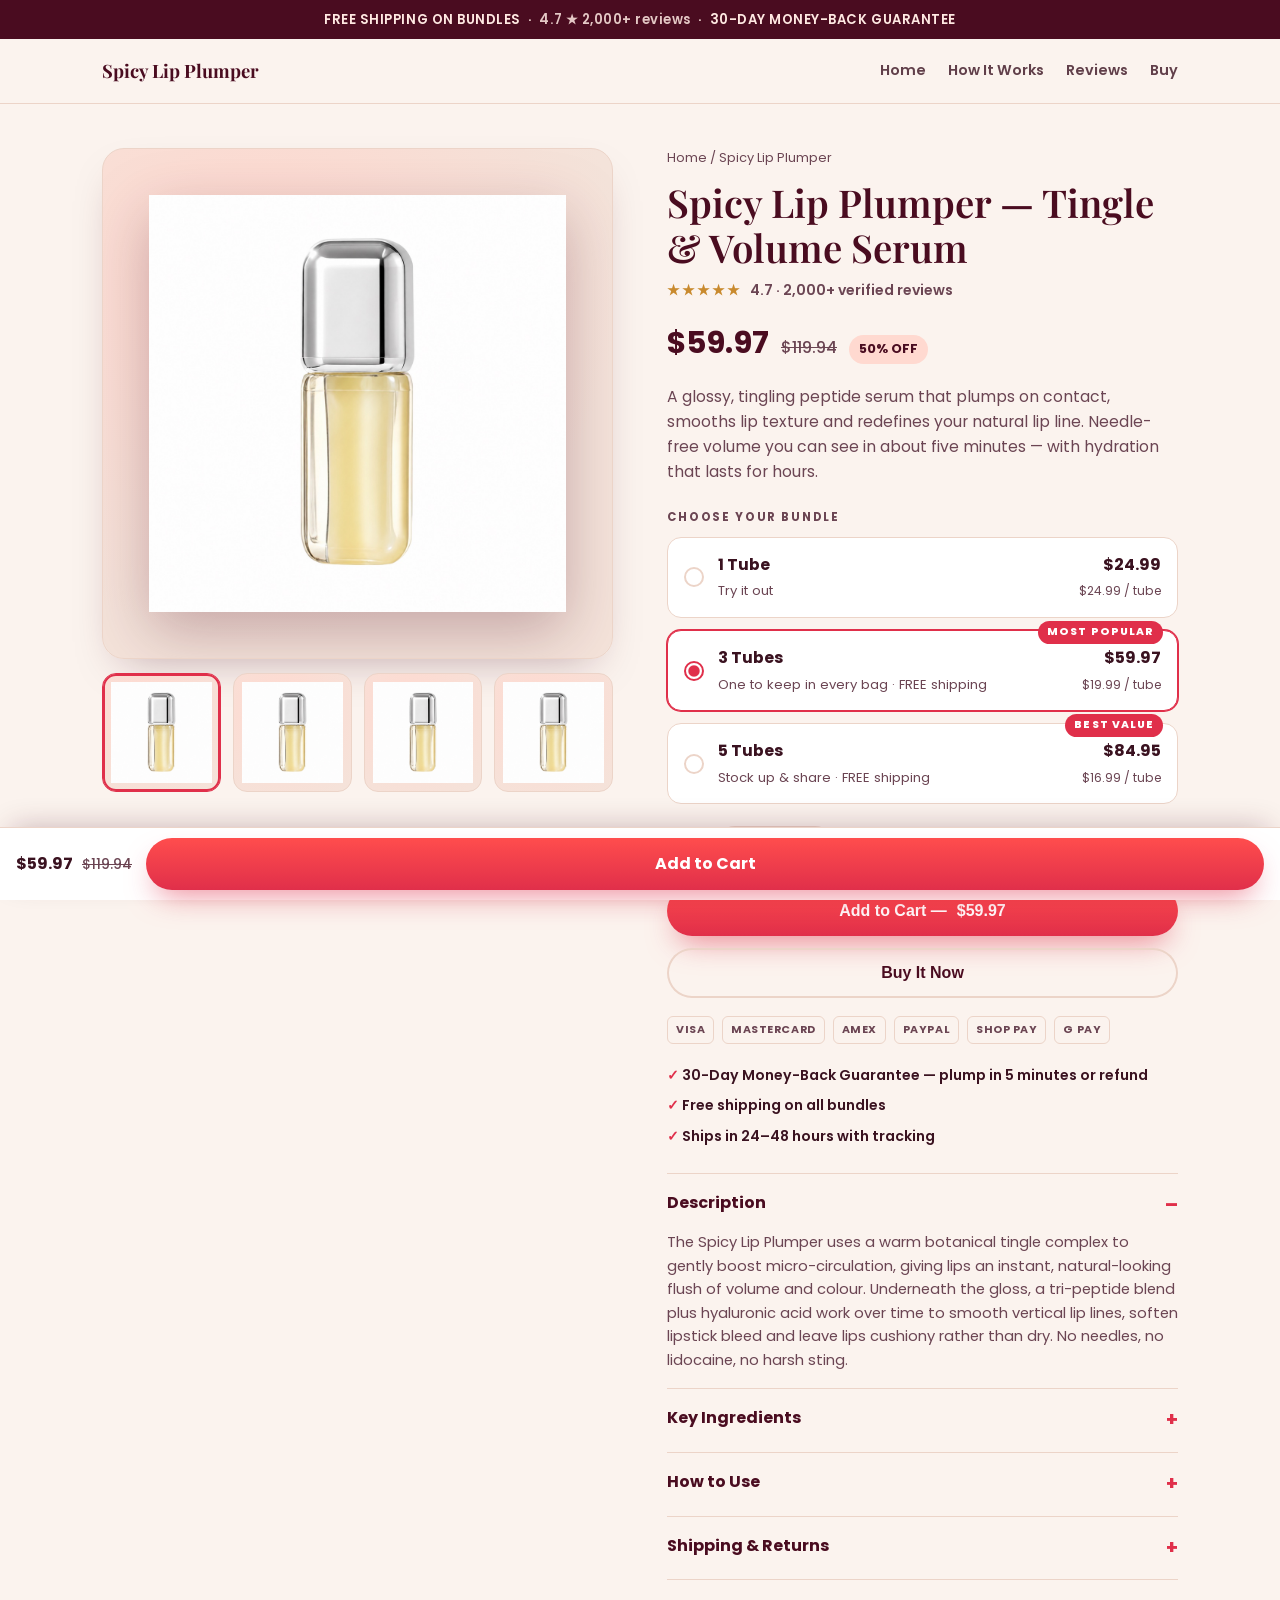
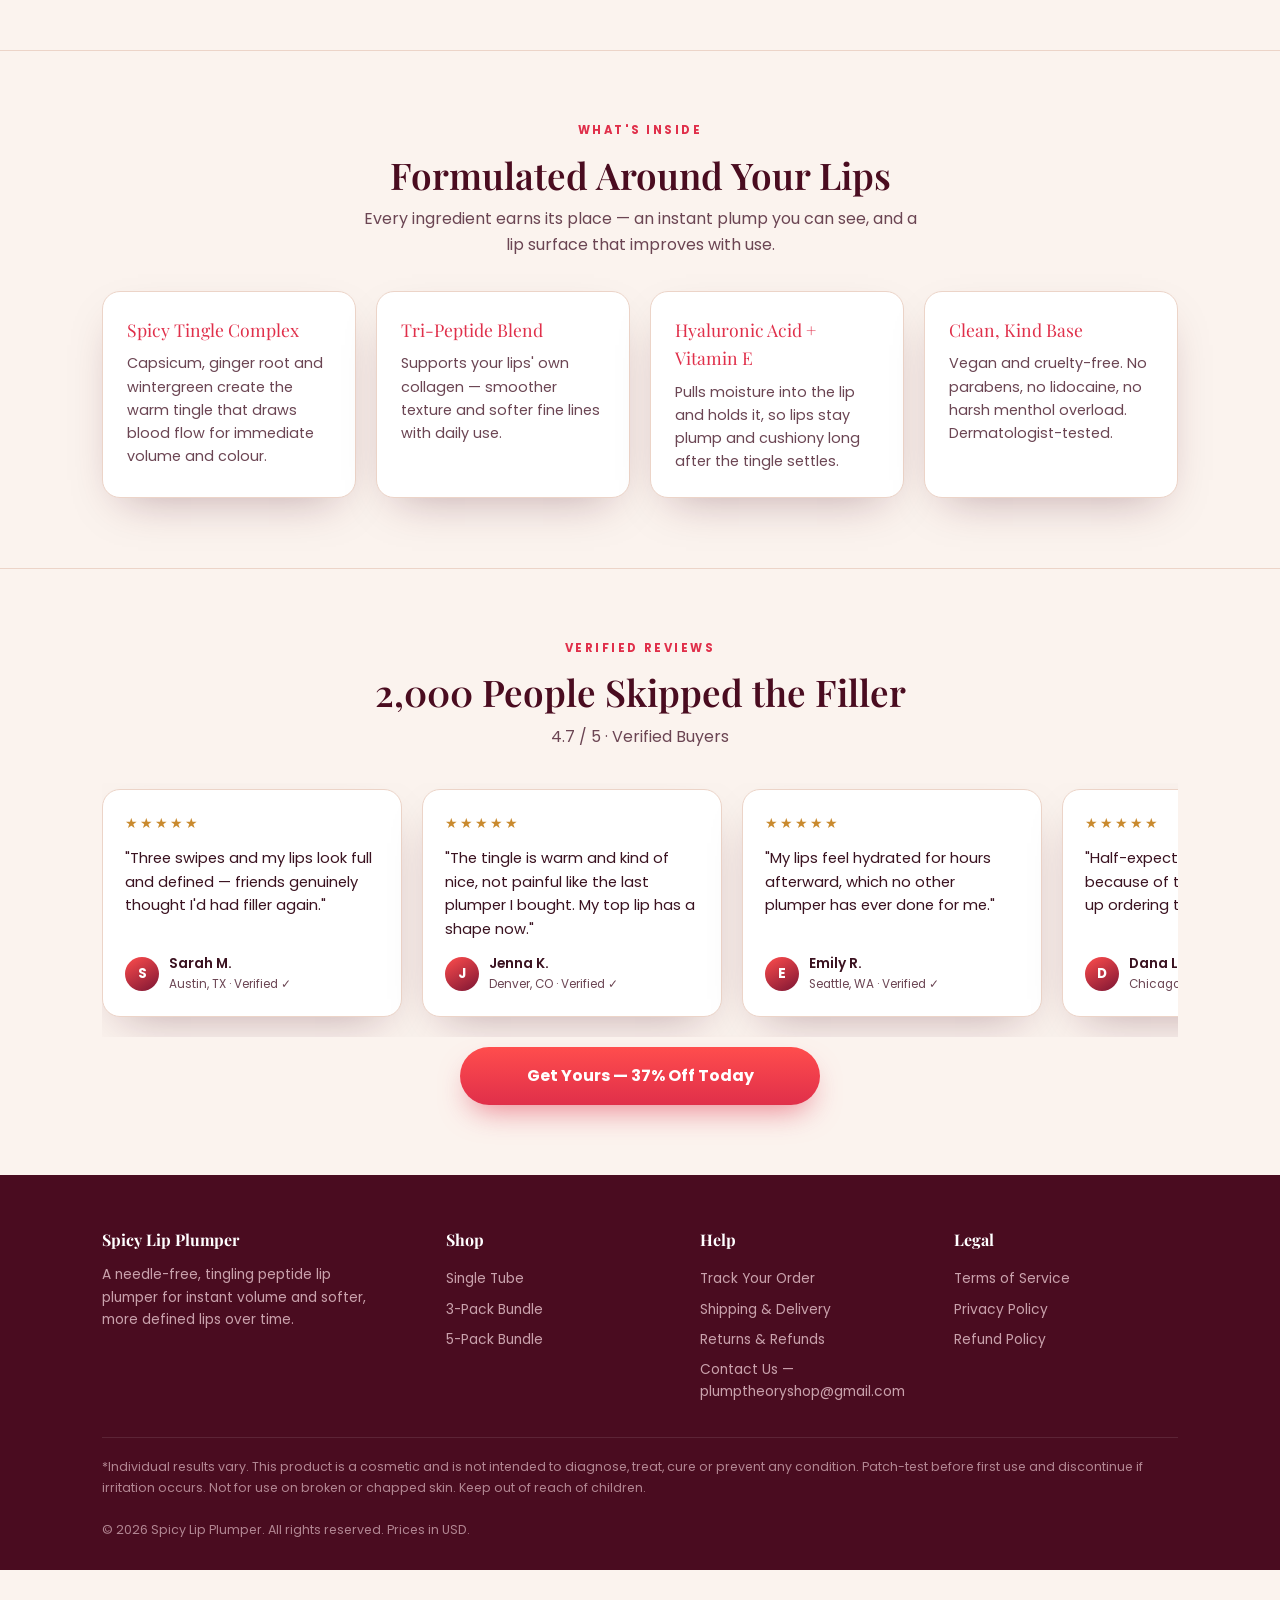
==== commit e4ccd7c8: "Rating 4.7 stars" ====
--- a/product.html
+++ b/product.html
@@ -173,7 +173,7 @@
 </head>
 <body>
 
-<div class="announce">FREE SHIPPING ON BUNDLES &nbsp;·&nbsp; <span>4.9 ★ 2,000+ reviews</span> &nbsp;·&nbsp; 30-DAY MONEY-BACK GUARANTEE</div>
+<div class="announce">FREE SHIPPING ON BUNDLES &nbsp;·&nbsp; <span>4.7 ★ 2,000+ reviews</span> &nbsp;·&nbsp; 30-DAY MONEY-BACK GUARANTEE</div>
 
 <div class="nav">
   <div class="wrap">
@@ -206,7 +206,7 @@
       <div id="buybox">
         <div class="crumb">Home / Spicy Lip Plumper</div>
         <h1>Spicy Lip Plumper — Tingle &amp; Volume Serum</h1>
-        <div class="rate"><b>★★★★★</b> 4.9 · 2,000+ verified reviews</div>
+        <div class="rate"><b>★★★★★</b> 4.7 · 2,000+ verified reviews</div>
         <div class="price">
           <span class="now" id="priceNow">$24.99</span>
           <span class="was" id="priceWas">$39.98</span>
@@ -306,7 +306,7 @@
   <div class="wrap">
     <div class="eyebrow" style="text-align:center">Verified Reviews</div>
     <h2>2,000 People Skipped the Filler</h2>
-    <p class="sub">4.9 / 5 · Verified Buyers</p>
+    <p class="sub">4.7 / 5 · Verified Buyers</p>
     <!-- SAMPLE reviews — replace with real, verifiable customer reviews before selling -->
     <div class="rtrack">
       <div class="rcard"><div class="rs">★★★★★</div><div class="rt">"Three swipes and my lips look full and defined — friends genuinely thought I'd had filler again."</div><div class="ru"><div class="av">S</div><div><div class="rn">Sarah M.</div><div class="rl">Austin, TX · Verified ✓</div></div></div></div>
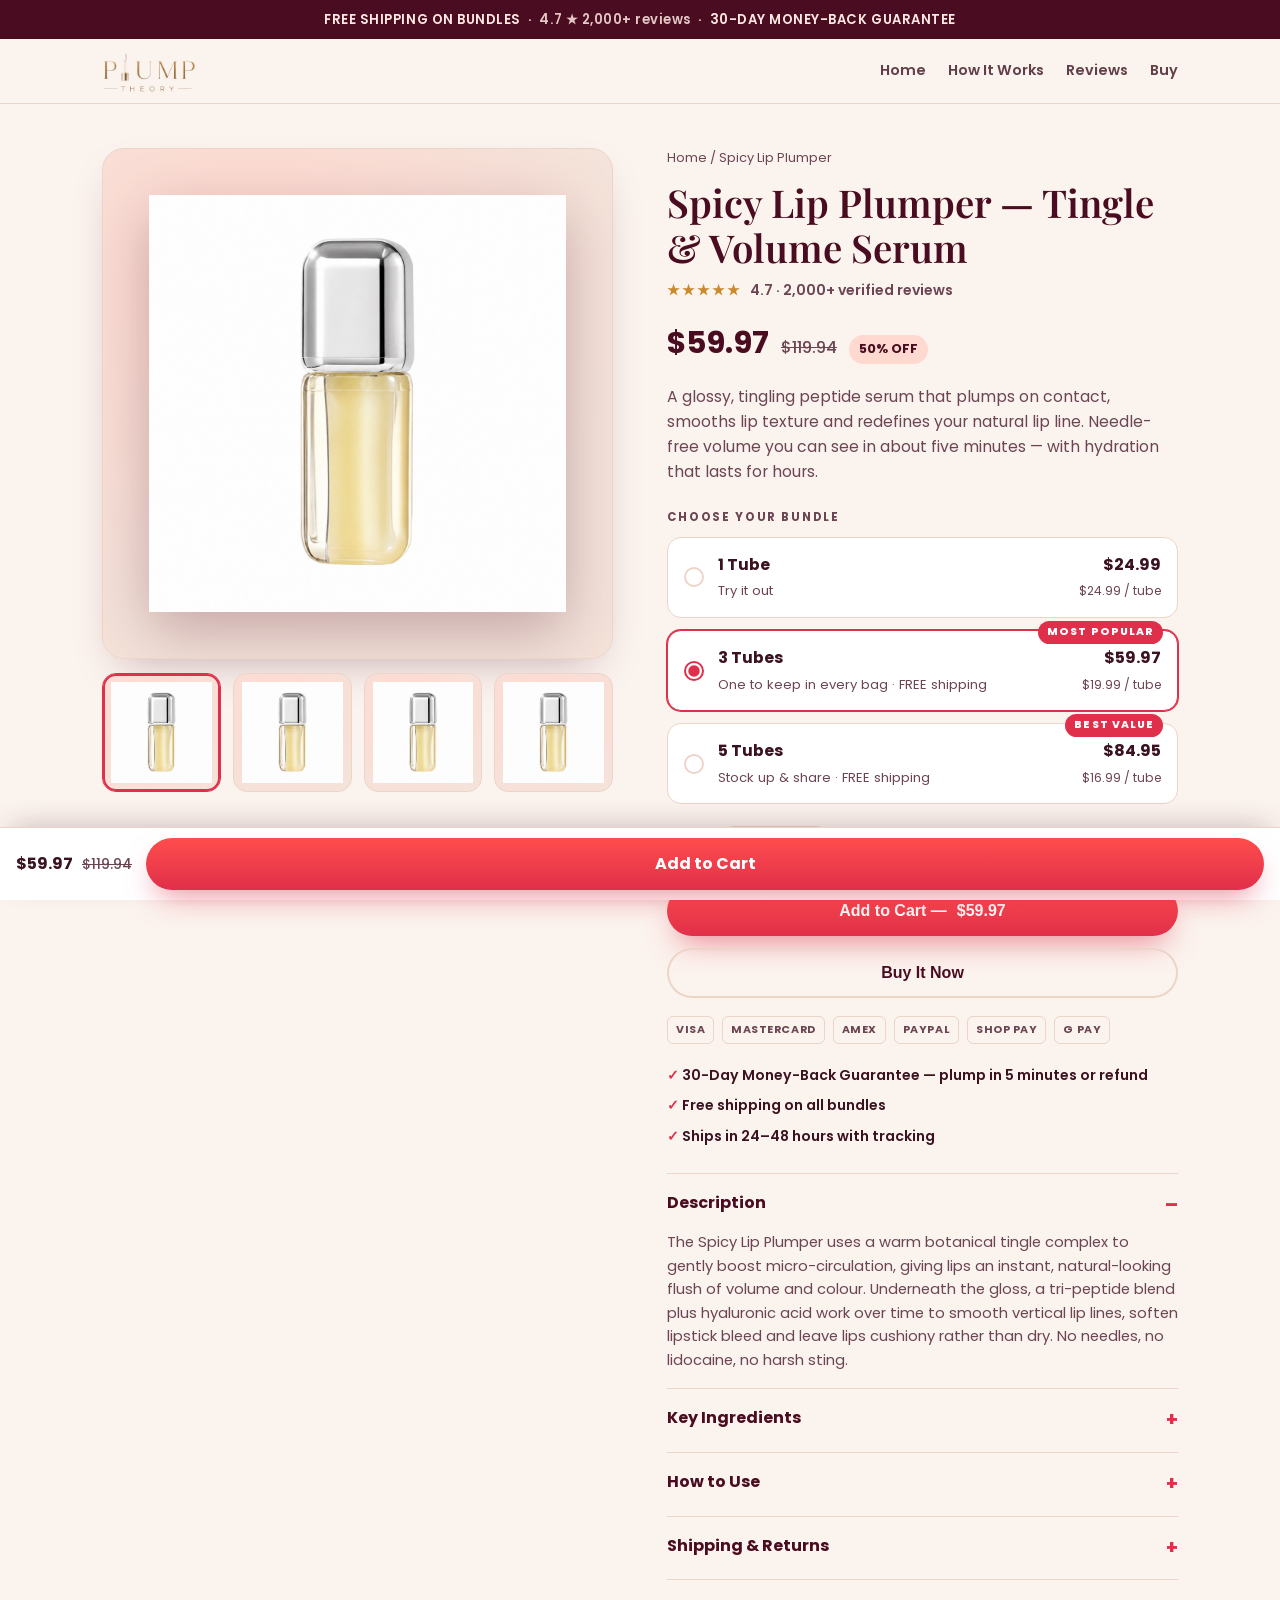
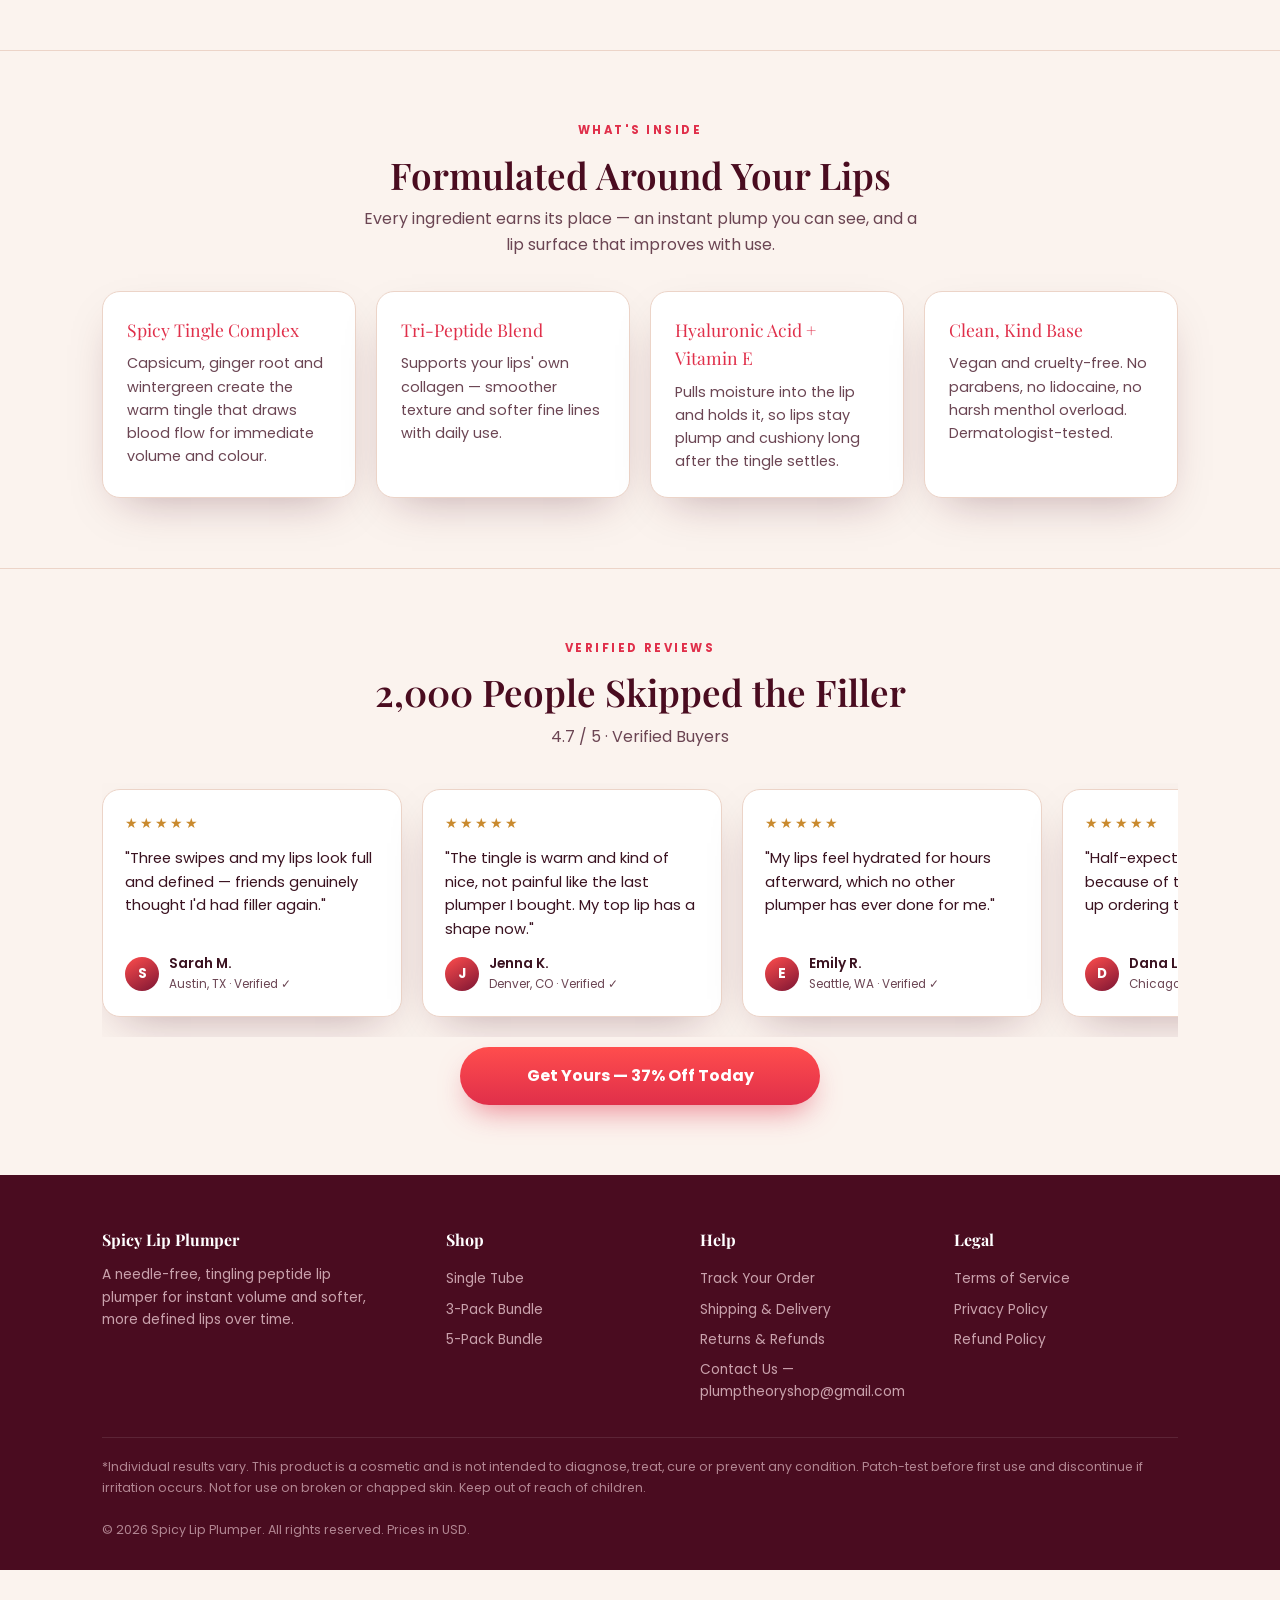
==== commit 82429565: "Remove description accordion; add subscribe toggle (pre-selected + shown in cart); PLUMP THEORY logo" ====
--- a/product.html
+++ b/product.html
@@ -52,6 +52,7 @@
   .nav{position:sticky;top:0;z-index:50;background:color-mix(in srgb,var(--bg) 88%,transparent);backdrop-filter:blur(10px);border-bottom:1px solid var(--line)}
   .nav .wrap{display:flex;align-items:center;justify-content:space-between;height:64px}
   .logo{font-family:var(--serif);font-weight:700;font-size:1.15rem;color:var(--wine-deep)}
+  .logo-img{height:44px;width:auto;display:block}
   .nav-links{display:flex;gap:22px;align-items:center;font-size:.9rem;font-weight:600}
   .nav-links a{opacity:.8}
   .nav-links a:hover{opacity:1}
@@ -177,7 +178,7 @@
 
 <div class="nav">
   <div class="wrap">
-    <a href="index.html" class="logo">Spicy Lip Plumper</a>
+    <a href="index.html" class="logo"><img class="logo-img" src="assets/logo.png" alt="Plump Theory" width="954" height="448"></a>
     <div class="nav-links">
       <a href="index.html" class="hide-sm">Home</a>
       <a href="index.html#how" class="hide-sm">How It Works</a>
